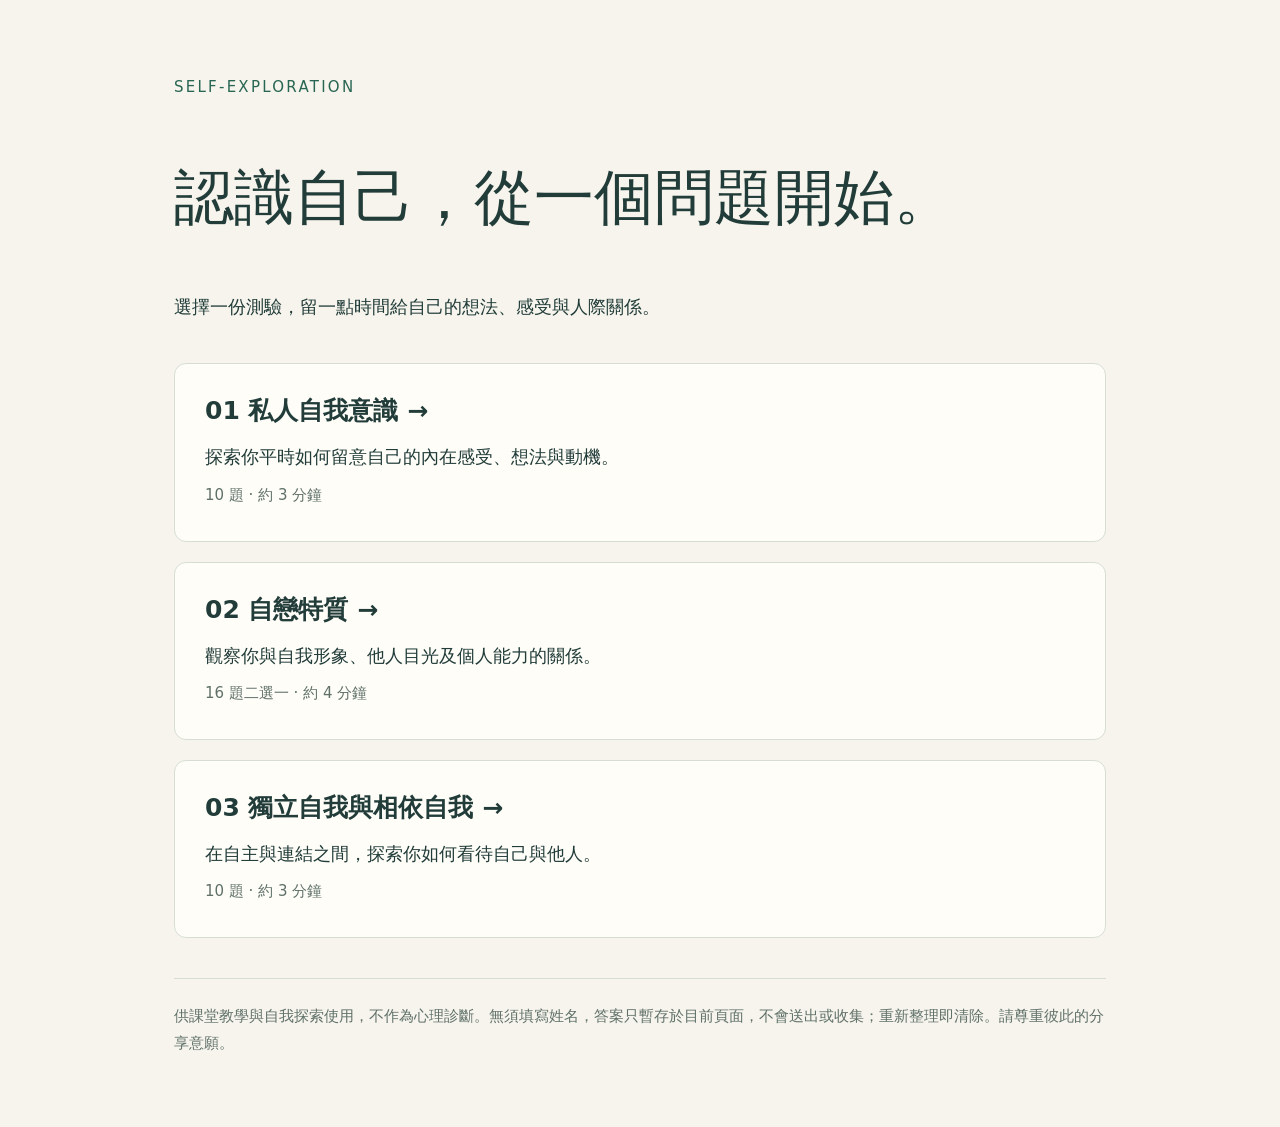
==== index.html @ a8733897 "Publish three self-exploration quizzes with shared homepage" ====
<!doctype html><html lang="zh-Hant"><meta charset="utf-8"><meta name="viewport" content="width=device-width,initial-scale=1"><title>自我探索練習室</title><style>*{box-sizing:border-box}body{margin:0;background:#f6f4ec;color:#213c39;font:18px/1.8 system-ui,sans-serif}main{max-width:980px;margin:auto;padding:70px 24px}small{letter-spacing:.15em;color:#286653}h1{font-size:clamp(36px,6vw,60px);font-weight:500}section{display:grid;gap:20px;margin:40px 0}a{display:block;padding:24px 30px;background:#fffdf8;border:1px solid #d6ded4;border-radius:12px;color:inherit;text-decoration:none}a:hover,a:focus-visible{border-color:#286653;background:#e6efe4}h2{font-size:25px;margin:0}p{margin:8px 0}.meta,footer{font-size:15px;color:#60716a}footer{border-top:1px solid #d6ded4;padding-top:24px}</style><main><small>SELF-EXPLORATION</small><h1>認識自己，從一個問題開始。</h1><p>選擇一份測驗，留一點時間給自己的想法、感受與人際關係。</p><section><a href="./inner-awareness/"><h2>01 私人自我意識 →</h2><p>探索你平時如何留意自己的內在感受、想法與動機。</p><p class="meta">10 題 · 約 3 分鐘</p></a><a href="./narcissism-reflection/"><h2>02 自戀特質 →</h2><p>觀察你與自我形象、他人目光及個人能力的關係。</p><p class="meta">16 題二選一 · 約 4 分鐘</p></a><a href="./self-construal/"><h2>03 獨立自我與相依自我 →</h2><p>在自主與連結之間，探索你如何看待自己與他人。</p><p class="meta">10 題 · 約 3 分鐘</p></a></section><footer>供課堂教學與自我探索使用，不作為心理診斷。無須填寫姓名，答案只暫存於目前頁面，不會送出或收集；重新整理即清除。請尊重彼此的分享意願。</footer></main></html>
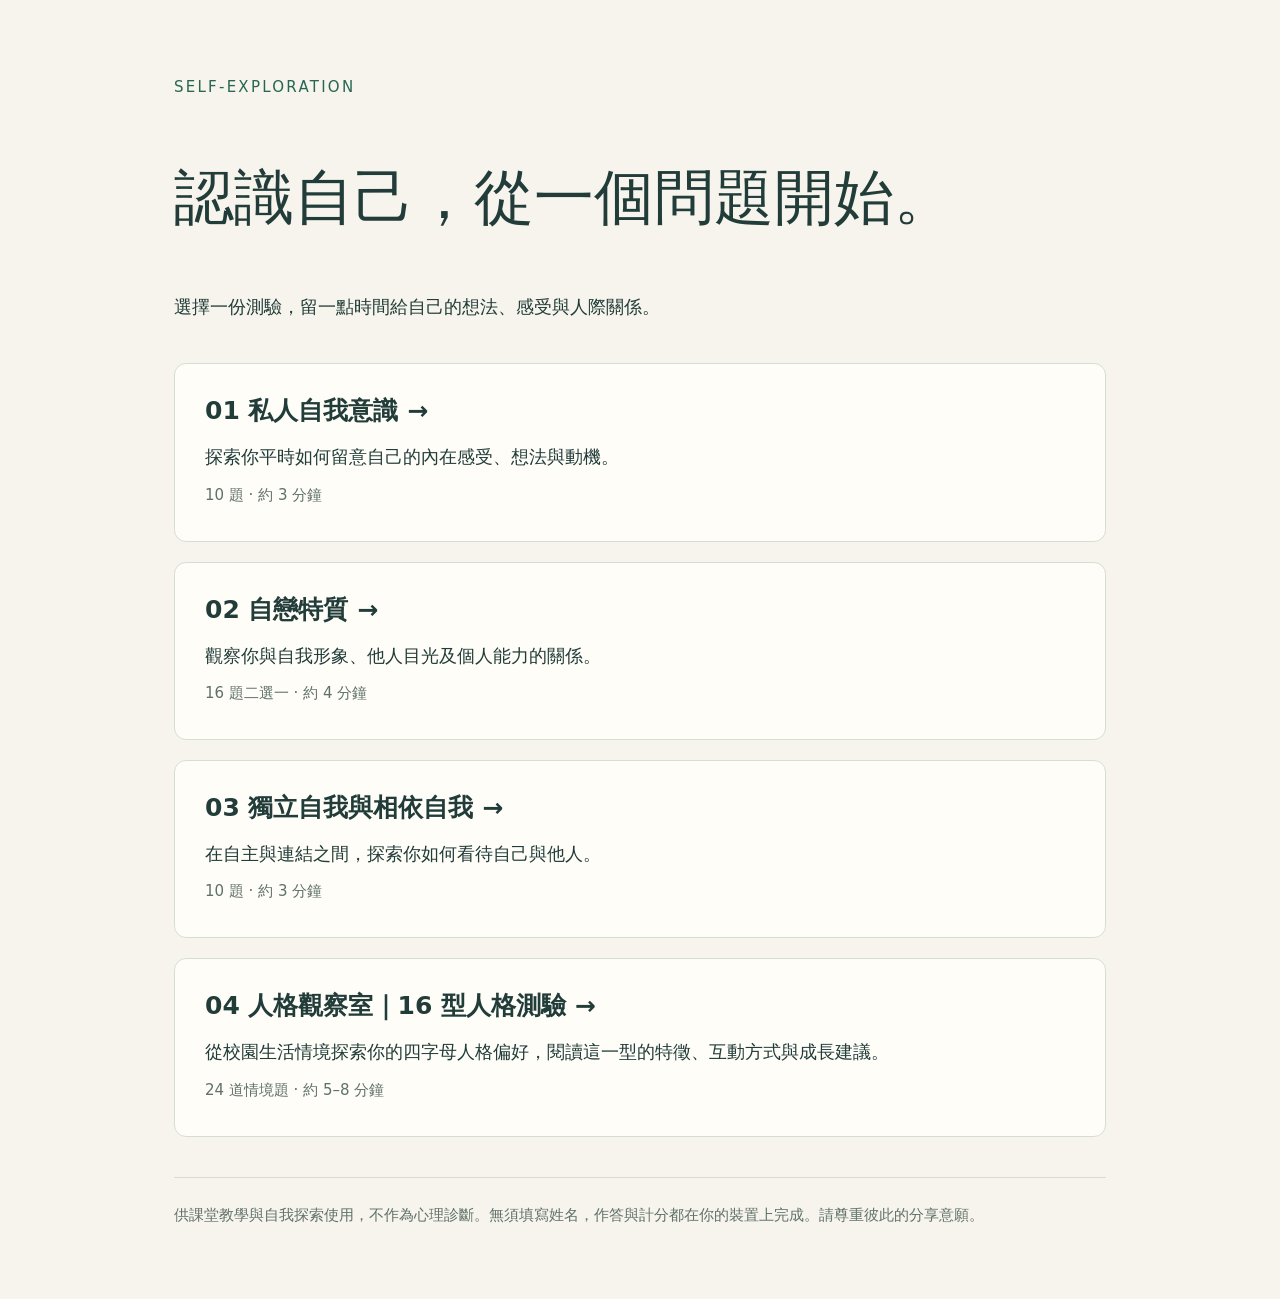
==== commit c6301758: "新增人格觀察室 16 型人格測驗與首頁入口" ====
--- a/index.html
+++ b/index.html
@@ -1 +1 @@
-<!doctype html><html lang="zh-Hant"><meta charset="utf-8"><meta name="viewport" content="width=device-width,initial-scale=1"><title>自我探索練習室</title><style>*{box-sizing:border-box}body{margin:0;background:#f6f4ec;color:#213c39;font:18px/1.8 system-ui,sans-serif}main{max-width:980px;margin:auto;padding:70px 24px}small{letter-spacing:.15em;color:#286653}h1{font-size:clamp(36px,6vw,60px);font-weight:500}section{display:grid;gap:20px;margin:40px 0}a{display:block;padding:24px 30px;background:#fffdf8;border:1px solid #d6ded4;border-radius:12px;color:inherit;text-decoration:none}a:hover,a:focus-visible{border-color:#286653;background:#e6efe4}h2{font-size:25px;margin:0}p{margin:8px 0}.meta,footer{font-size:15px;color:#60716a}footer{border-top:1px solid #d6ded4;padding-top:24px}</style><main><small>SELF-EXPLORATION</small><h1>認識自己，從一個問題開始。</h1><p>選擇一份測驗，留一點時間給自己的想法、感受與人際關係。</p><section><a href="./inner-awareness/"><h2>01 私人自我意識 →</h2><p>探索你平時如何留意自己的內在感受、想法與動機。</p><p class="meta">10 題 · 約 3 分鐘</p></a><a href="./narcissism-reflection/"><h2>02 自戀特質 →</h2><p>觀察你與自我形象、他人目光及個人能力的關係。</p><p class="meta">16 題二選一 · 約 4 分鐘</p></a><a href="./self-construal/"><h2>03 獨立自我與相依自我 →</h2><p>在自主與連結之間，探索你如何看待自己與他人。</p><p class="meta">10 題 · 約 3 分鐘</p></a></section><footer>供課堂教學與自我探索使用，不作為心理診斷。無須填寫姓名，答案只暫存於目前頁面，不會送出或收集；重新整理即清除。請尊重彼此的分享意願。</footer></main></html>+<!doctype html><html lang="zh-Hant"><meta charset="utf-8"><meta name="viewport" content="width=device-width,initial-scale=1"><title>自我探索練習室</title><style>*{box-sizing:border-box}body{margin:0;background:#f6f4ec;color:#213c39;font:18px/1.8 system-ui,sans-serif}main{max-width:980px;margin:auto;padding:70px 24px}small{letter-spacing:.15em;color:#286653}h1{font-size:clamp(36px,6vw,60px);font-weight:500}section{display:grid;gap:20px;margin:40px 0}a{display:block;padding:24px 30px;background:#fffdf8;border:1px solid #d6ded4;border-radius:12px;color:inherit;text-decoration:none}a:hover,a:focus-visible{border-color:#286653;background:#e6efe4}h2{font-size:25px;margin:0}p{margin:8px 0}.meta,footer{font-size:15px;color:#60716a}footer{border-top:1px solid #d6ded4;padding-top:24px}</style><main><small>SELF-EXPLORATION</small><h1>認識自己，從一個問題開始。</h1><p>選擇一份測驗，留一點時間給自己的想法、感受與人際關係。</p><section><a href="./inner-awareness/"><h2>01 私人自我意識 →</h2><p>探索你平時如何留意自己的內在感受、想法與動機。</p><p class="meta">10 題 · 約 3 分鐘</p></a><a href="./narcissism-reflection/"><h2>02 自戀特質 →</h2><p>觀察你與自我形象、他人目光及個人能力的關係。</p><p class="meta">16 題二選一 · 約 4 分鐘</p></a><a href="./self-construal/"><h2>03 獨立自我與相依自我 →</h2><p>在自主與連結之間，探索你如何看待自己與他人。</p><p class="meta">10 題 · 約 3 分鐘</p></a><a href="./mbti/"><h2>04 人格觀察室｜16 型人格測驗 →</h2><p>從校園生活情境探索你的四字母人格偏好，閱讀這一型的特徵、互動方式與成長建議。</p><p class="meta">24 道情境題 · 約 5–8 分鐘</p></a></section><footer>供課堂教學與自我探索使用，不作為心理診斷。無須填寫姓名，作答與計分都在你的裝置上完成。請尊重彼此的分享意願。</footer></main></html>
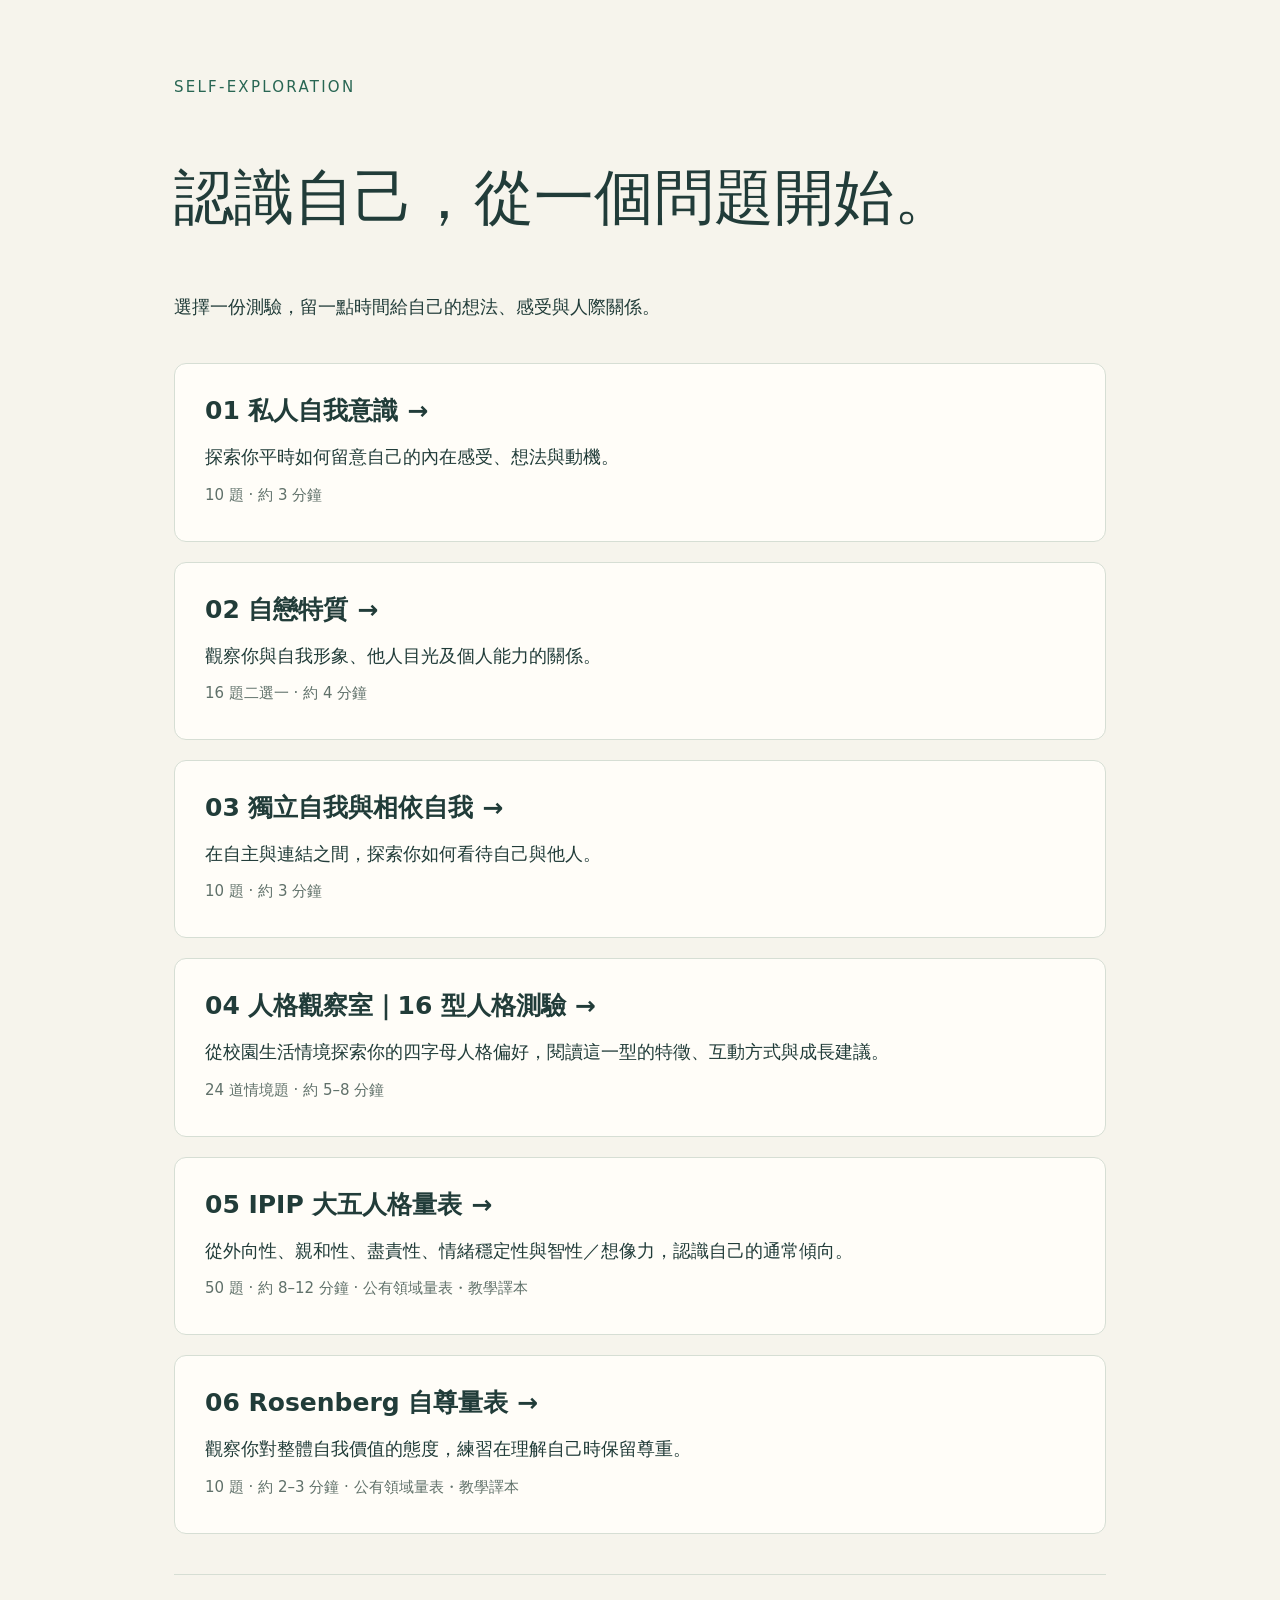
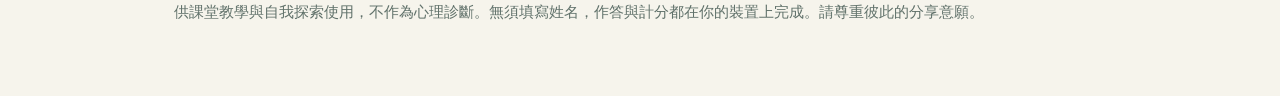
==== commit b85253f6: "Add public-domain IPIP-50 and Rosenberg quizzes to the assessment hub" ====
--- a/index.html
+++ b/index.html
@@ -1 +1 @@
-<!doctype html><html lang="zh-Hant"><meta charset="utf-8"><meta name="viewport" content="width=device-width,initial-scale=1"><title>自我探索練習室</title><style>*{box-sizing:border-box}body{margin:0;background:#f6f4ec;color:#213c39;font:18px/1.8 system-ui,sans-serif}main{max-width:980px;margin:auto;padding:70px 24px}small{letter-spacing:.15em;color:#286653}h1{font-size:clamp(36px,6vw,60px);font-weight:500}section{display:grid;gap:20px;margin:40px 0}a{display:block;padding:24px 30px;background:#fffdf8;border:1px solid #d6ded4;border-radius:12px;color:inherit;text-decoration:none}a:hover,a:focus-visible{border-color:#286653;background:#e6efe4}h2{font-size:25px;margin:0}p{margin:8px 0}.meta,footer{font-size:15px;color:#60716a}footer{border-top:1px solid #d6ded4;padding-top:24px}</style><main><small>SELF-EXPLORATION</small><h1>認識自己，從一個問題開始。</h1><p>選擇一份測驗，留一點時間給自己的想法、感受與人際關係。</p><section><a href="./inner-awareness/"><h2>01 私人自我意識 →</h2><p>探索你平時如何留意自己的內在感受、想法與動機。</p><p class="meta">10 題 · 約 3 分鐘</p></a><a href="./narcissism-reflection/"><h2>02 自戀特質 →</h2><p>觀察你與自我形象、他人目光及個人能力的關係。</p><p class="meta">16 題二選一 · 約 4 分鐘</p></a><a href="./self-construal/"><h2>03 獨立自我與相依自我 →</h2><p>在自主與連結之間，探索你如何看待自己與他人。</p><p class="meta">10 題 · 約 3 分鐘</p></a><a href="./mbti/"><h2>04 人格觀察室｜16 型人格測驗 →</h2><p>從校園生活情境探索你的四字母人格偏好，閱讀這一型的特徵、互動方式與成長建議。</p><p class="meta">24 道情境題 · 約 5–8 分鐘</p></a></section><footer>供課堂教學與自我探索使用，不作為心理診斷。無須填寫姓名，作答與計分都在你的裝置上完成。請尊重彼此的分享意願。</footer></main></html>+<!doctype html><html lang="zh-Hant"><meta charset="utf-8"><meta name="viewport" content="width=device-width,initial-scale=1"><title>自我探索練習室</title><style>*{box-sizing:border-box}body{margin:0;background:#f6f4ec;color:#213c39;font:18px/1.8 system-ui,sans-serif}main{max-width:980px;margin:auto;padding:70px 24px}small{letter-spacing:.15em;color:#286653}h1{font-size:clamp(36px,6vw,60px);font-weight:500}section{display:grid;gap:20px;margin:40px 0}a{display:block;padding:24px 30px;background:#fffdf8;border:1px solid #d6ded4;border-radius:12px;color:inherit;text-decoration:none}a:hover,a:focus-visible{border-color:#286653;background:#e6efe4}h2{font-size:25px;margin:0}p{margin:8px 0}.meta,footer{font-size:15px;color:#60716a}footer{border-top:1px solid #d6ded4;padding-top:24px}</style><main><small>SELF-EXPLORATION</small><h1>認識自己，從一個問題開始。</h1><p>選擇一份測驗，留一點時間給自己的想法、感受與人際關係。</p><section><a href="./inner-awareness/"><h2>01 私人自我意識 →</h2><p>探索你平時如何留意自己的內在感受、想法與動機。</p><p class="meta">10 題 · 約 3 分鐘</p></a><a href="./narcissism-reflection/"><h2>02 自戀特質 →</h2><p>觀察你與自我形象、他人目光及個人能力的關係。</p><p class="meta">16 題二選一 · 約 4 分鐘</p></a><a href="./self-construal/"><h2>03 獨立自我與相依自我 →</h2><p>在自主與連結之間，探索你如何看待自己與他人。</p><p class="meta">10 題 · 約 3 分鐘</p></a><a href="./mbti/"><h2>04 人格觀察室｜16 型人格測驗 →</h2><p>從校園生活情境探索你的四字母人格偏好，閱讀這一型的特徵、互動方式與成長建議。</p><p class="meta">24 道情境題 · 約 5–8 分鐘</p></a><a href="./ipip-big-five/"><h2>05 IPIP 大五人格量表 →</h2><p>從外向性、親和性、盡責性、情緒穩定性與智性／想像力，認識自己的通常傾向。</p><p class="meta">50 題 · 約 8–12 分鐘 · 公有領域量表・教學譯本</p></a><a href="./rosenberg/"><h2>06 Rosenberg 自尊量表 →</h2><p>觀察你對整體自我價值的態度，練習在理解自己時保留尊重。</p><p class="meta">10 題 · 約 2–3 分鐘 · 公有領域量表・教學譯本</p></a></section><footer>供課堂教學與自我探索使用，不作為心理診斷。無須填寫姓名，作答與計分都在你的裝置上完成。請尊重彼此的分享意願。</footer></main></html>
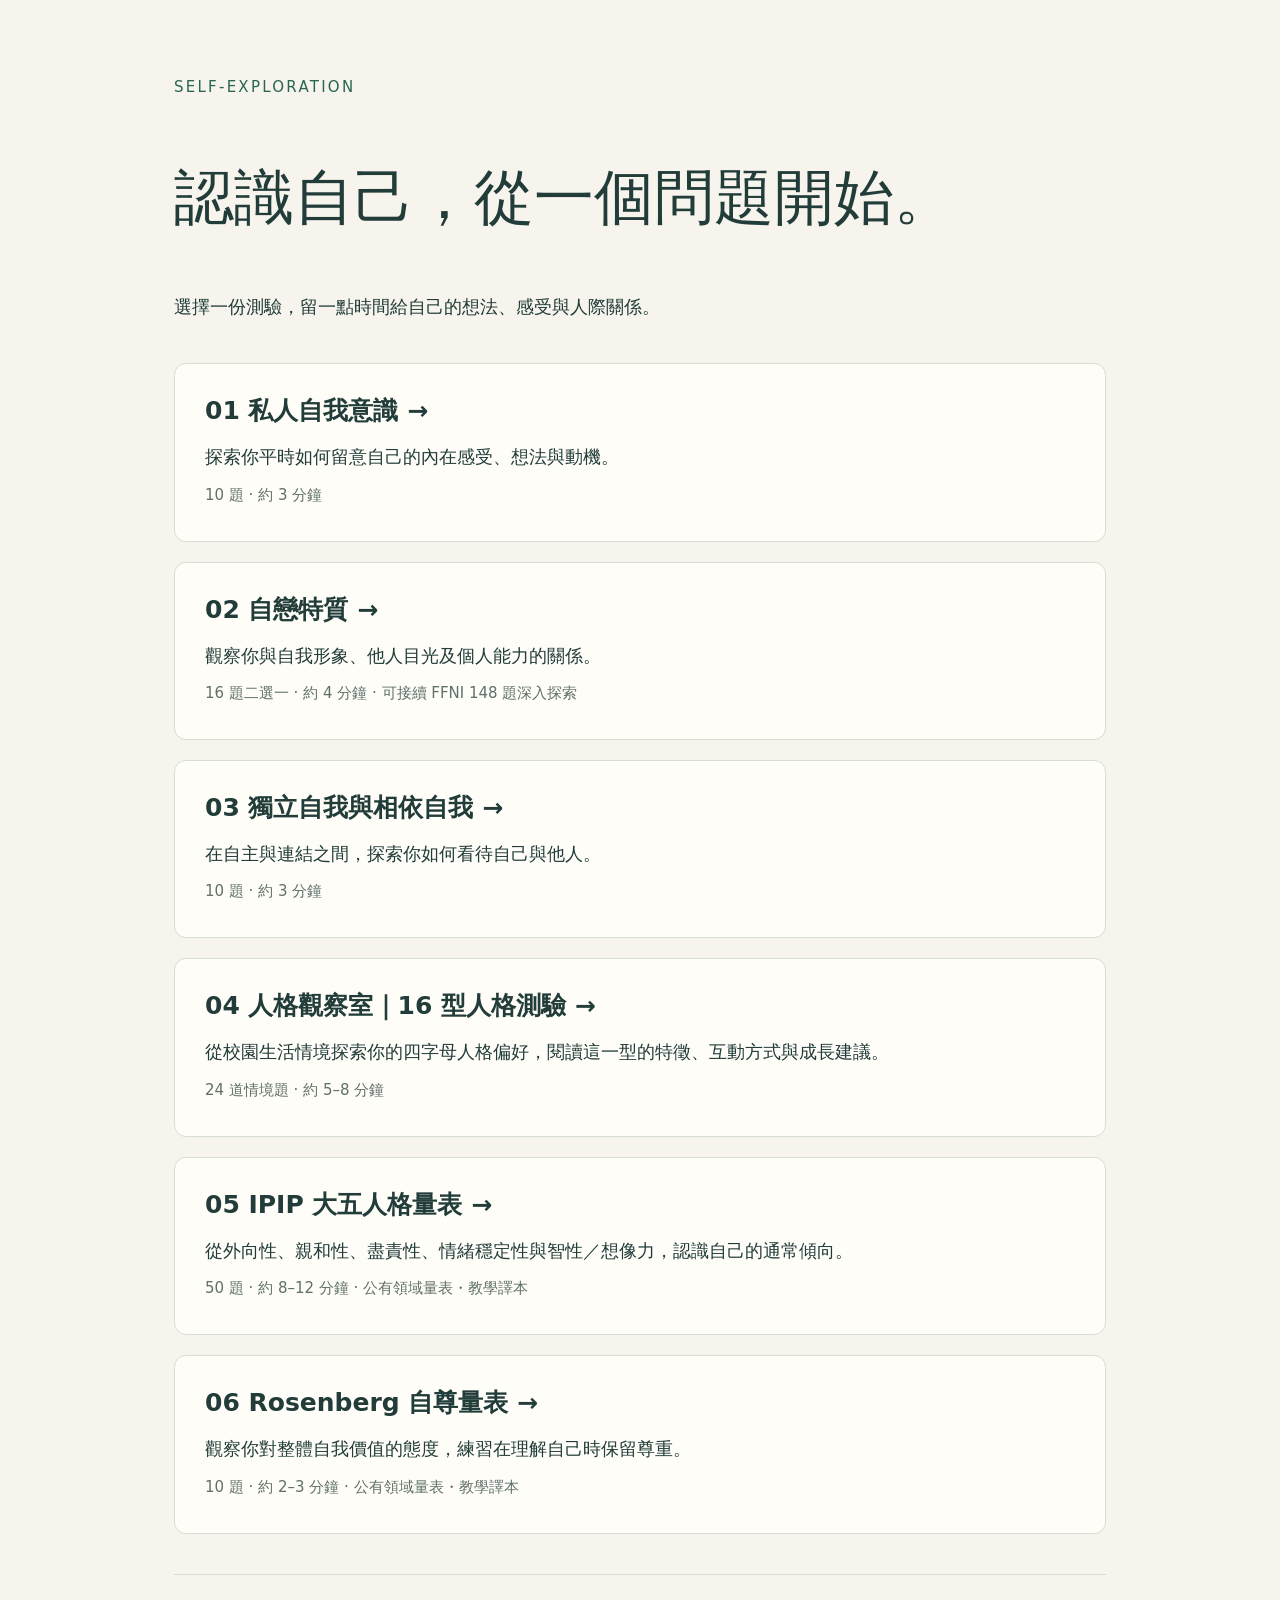
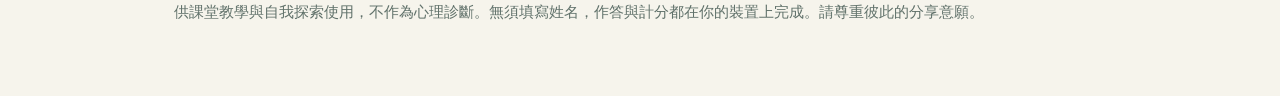
==== commit 56f85694: "Add full FFNI review flow with optional background and detailed results" ====
--- a/index.html
+++ b/index.html
@@ -1 +1 @@
-<!doctype html><html lang="zh-Hant"><meta charset="utf-8"><meta name="viewport" content="width=device-width,initial-scale=1"><title>自我探索練習室</title><style>*{box-sizing:border-box}body{margin:0;background:#f6f4ec;color:#213c39;font:18px/1.8 system-ui,sans-serif}main{max-width:980px;margin:auto;padding:70px 24px}small{letter-spacing:.15em;color:#286653}h1{font-size:clamp(36px,6vw,60px);font-weight:500}section{display:grid;gap:20px;margin:40px 0}a{display:block;padding:24px 30px;background:#fffdf8;border:1px solid #d6ded4;border-radius:12px;color:inherit;text-decoration:none}a:hover,a:focus-visible{border-color:#286653;background:#e6efe4}h2{font-size:25px;margin:0}p{margin:8px 0}.meta,footer{font-size:15px;color:#60716a}footer{border-top:1px solid #d6ded4;padding-top:24px}</style><main><small>SELF-EXPLORATION</small><h1>認識自己，從一個問題開始。</h1><p>選擇一份測驗，留一點時間給自己的想法、感受與人際關係。</p><section><a href="./inner-awareness/"><h2>01 私人自我意識 →</h2><p>探索你平時如何留意自己的內在感受、想法與動機。</p><p class="meta">10 題 · 約 3 分鐘</p></a><a href="./narcissism-reflection/"><h2>02 自戀特質 →</h2><p>觀察你與自我形象、他人目光及個人能力的關係。</p><p class="meta">16 題二選一 · 約 4 分鐘</p></a><a href="./self-construal/"><h2>03 獨立自我與相依自我 →</h2><p>在自主與連結之間，探索你如何看待自己與他人。</p><p class="meta">10 題 · 約 3 分鐘</p></a><a href="./mbti/"><h2>04 人格觀察室｜16 型人格測驗 →</h2><p>從校園生活情境探索你的四字母人格偏好，閱讀這一型的特徵、互動方式與成長建議。</p><p class="meta">24 道情境題 · 約 5–8 分鐘</p></a><a href="./ipip-big-five/"><h2>05 IPIP 大五人格量表 →</h2><p>從外向性、親和性、盡責性、情緒穩定性與智性／想像力，認識自己的通常傾向。</p><p class="meta">50 題 · 約 8–12 分鐘 · 公有領域量表・教學譯本</p></a><a href="./rosenberg/"><h2>06 Rosenberg 自尊量表 →</h2><p>觀察你對整體自我價值的態度，練習在理解自己時保留尊重。</p><p class="meta">10 題 · 約 2–3 分鐘 · 公有領域量表・教學譯本</p></a></section><footer>供課堂教學與自我探索使用，不作為心理診斷。無須填寫姓名，作答與計分都在你的裝置上完成。請尊重彼此的分享意願。</footer></main></html>+<!doctype html><html lang="zh-Hant"><meta charset="utf-8"><meta name="viewport" content="width=device-width,initial-scale=1"><title>自我探索練習室</title><style>*{box-sizing:border-box}body{margin:0;background:#f6f4ec;color:#213c39;font:18px/1.8 system-ui,sans-serif}main{max-width:980px;margin:auto;padding:70px 24px}small{letter-spacing:.15em;color:#286653}h1{font-size:clamp(36px,6vw,60px);font-weight:500}section{display:grid;gap:20px;margin:40px 0}a{display:block;padding:24px 30px;background:#fffdf8;border:1px solid #d6ded4;border-radius:12px;color:inherit;text-decoration:none}a:hover,a:focus-visible{border-color:#286653;background:#e6efe4}h2{font-size:25px;margin:0}p{margin:8px 0}.meta,footer{font-size:15px;color:#60716a}footer{border-top:1px solid #d6ded4;padding-top:24px}</style><main><small>SELF-EXPLORATION</small><h1>認識自己，從一個問題開始。</h1><p>選擇一份測驗，留一點時間給自己的想法、感受與人際關係。</p><section><a href="./inner-awareness/"><h2>01 私人自我意識 →</h2><p>探索你平時如何留意自己的內在感受、想法與動機。</p><p class="meta">10 題 · 約 3 分鐘</p></a><a href="./narcissism-reflection/"><h2>02 自戀特質 →</h2><p>觀察你與自我形象、他人目光及個人能力的關係。</p><p class="meta">16 題二選一 · 約 4 分鐘 · 可接續 FFNI 148 題深入探索</p></a><a href="./self-construal/"><h2>03 獨立自我與相依自我 →</h2><p>在自主與連結之間，探索你如何看待自己與他人。</p><p class="meta">10 題 · 約 3 分鐘</p></a><a href="./mbti/"><h2>04 人格觀察室｜16 型人格測驗 →</h2><p>從校園生活情境探索你的四字母人格偏好，閱讀這一型的特徵、互動方式與成長建議。</p><p class="meta">24 道情境題 · 約 5–8 分鐘</p></a><a href="./ipip-big-five/"><h2>05 IPIP 大五人格量表 →</h2><p>從外向性、親和性、盡責性、情緒穩定性與智性／想像力，認識自己的通常傾向。</p><p class="meta">50 題 · 約 8–12 分鐘 · 公有領域量表・教學譯本</p></a><a href="./rosenberg/"><h2>06 Rosenberg 自尊量表 →</h2><p>觀察你對整體自我價值的態度，練習在理解自己時保留尊重。</p><p class="meta">10 題 · 約 2–3 分鐘 · 公有領域量表・教學譯本</p></a></section><footer>供課堂教學與自我探索使用，不作為心理診斷。無須填寫姓名，作答與計分都在你的裝置上完成。請尊重彼此的分享意願。</footer></main></html>
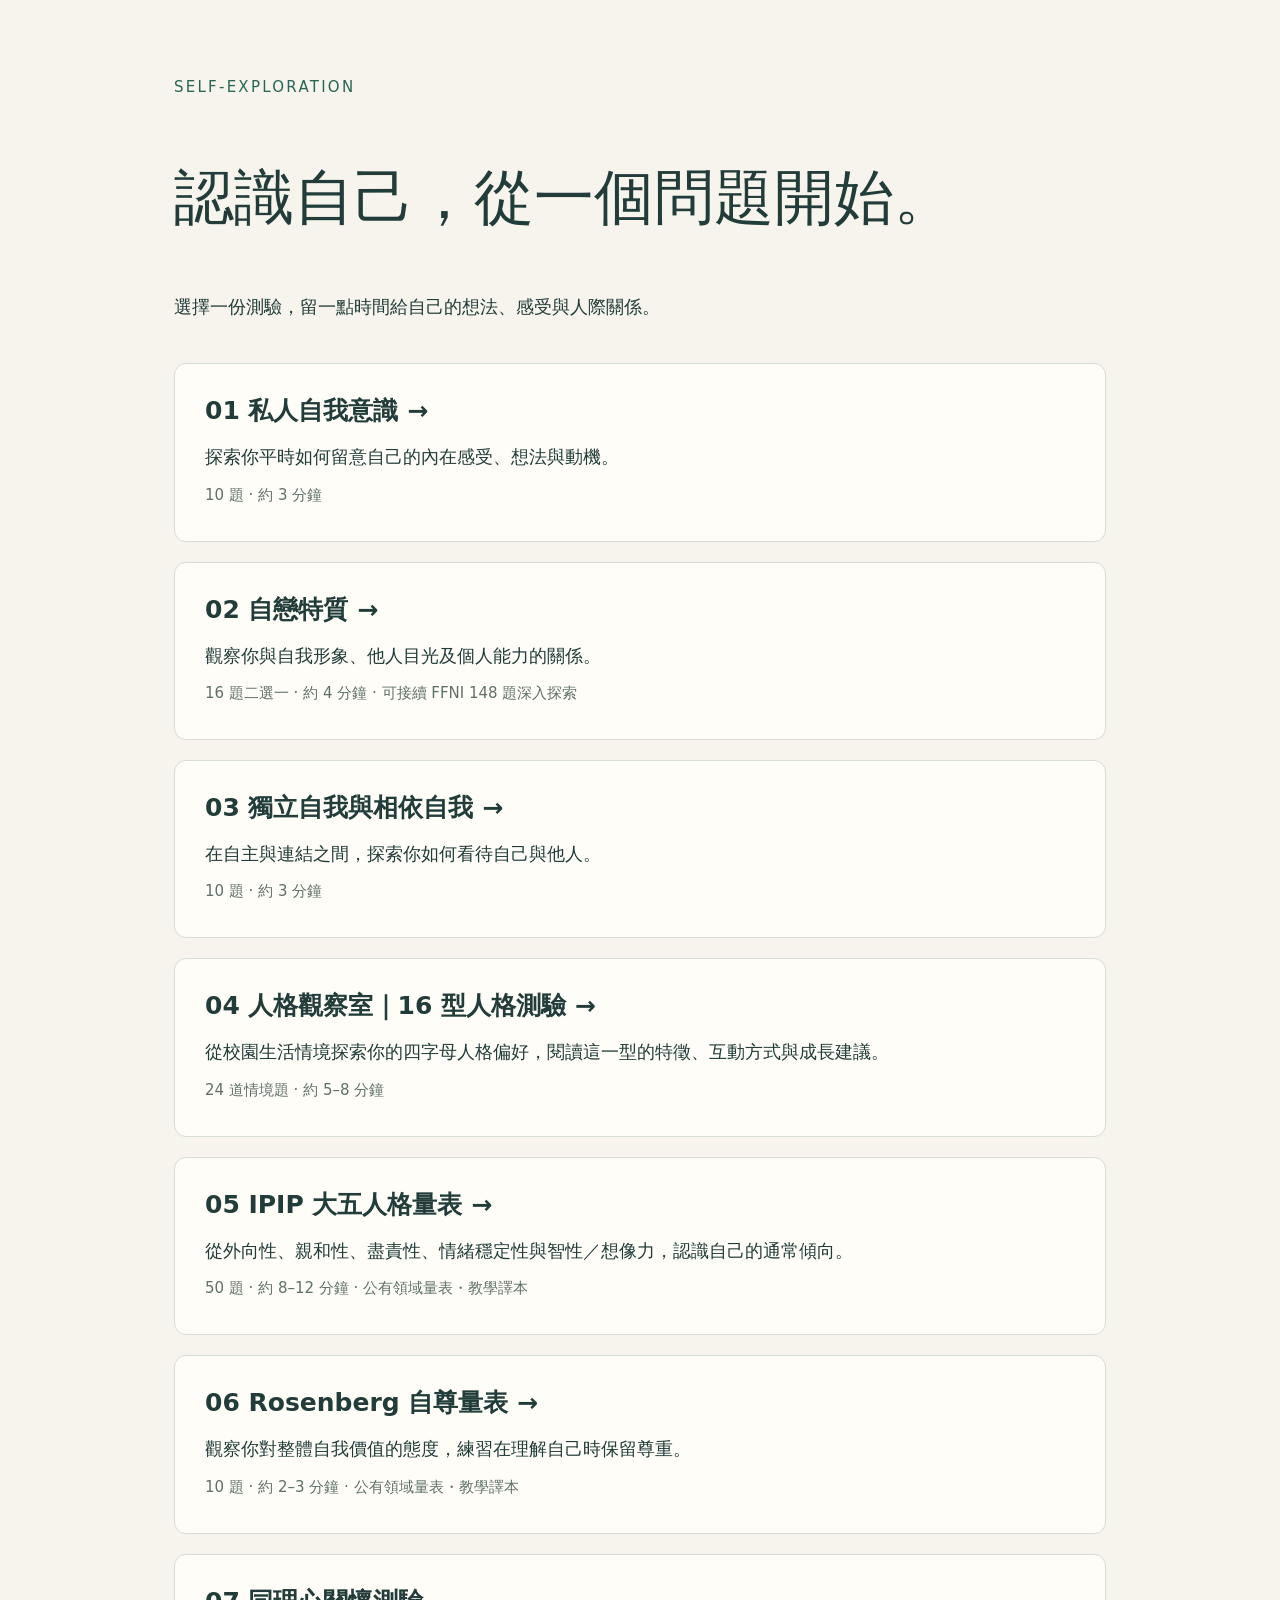
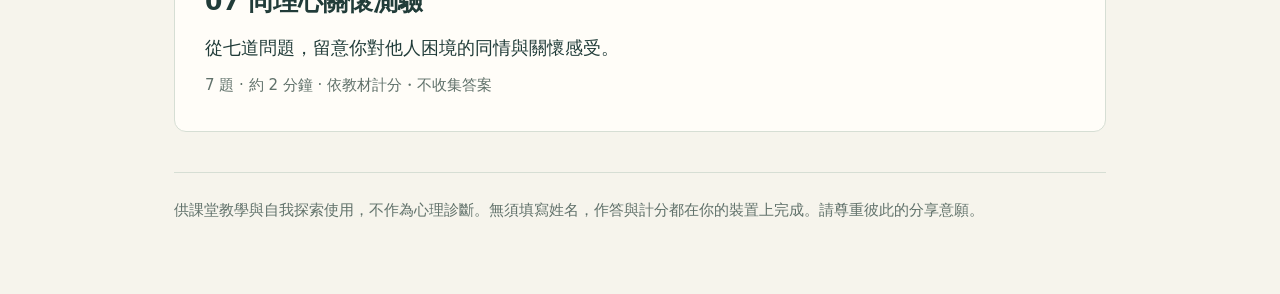
==== commit e6447e59: "Add seven-item empathic concern test with textbook scoring" ====
--- a/index.html
+++ b/index.html
@@ -1 +1 @@
-<!doctype html><html lang="zh-Hant"><meta charset="utf-8"><meta name="viewport" content="width=device-width,initial-scale=1"><title>自我探索練習室</title><style>*{box-sizing:border-box}body{margin:0;background:#f6f4ec;color:#213c39;font:18px/1.8 system-ui,sans-serif}main{max-width:980px;margin:auto;padding:70px 24px}small{letter-spacing:.15em;color:#286653}h1{font-size:clamp(36px,6vw,60px);font-weight:500}section{display:grid;gap:20px;margin:40px 0}a{display:block;padding:24px 30px;background:#fffdf8;border:1px solid #d6ded4;border-radius:12px;color:inherit;text-decoration:none}a:hover,a:focus-visible{border-color:#286653;background:#e6efe4}h2{font-size:25px;margin:0}p{margin:8px 0}.meta,footer{font-size:15px;color:#60716a}footer{border-top:1px solid #d6ded4;padding-top:24px}</style><main><small>SELF-EXPLORATION</small><h1>認識自己，從一個問題開始。</h1><p>選擇一份測驗，留一點時間給自己的想法、感受與人際關係。</p><section><a href="./inner-awareness/"><h2>01 私人自我意識 →</h2><p>探索你平時如何留意自己的內在感受、想法與動機。</p><p class="meta">10 題 · 約 3 分鐘</p></a><a href="./narcissism-reflection/"><h2>02 自戀特質 →</h2><p>觀察你與自我形象、他人目光及個人能力的關係。</p><p class="meta">16 題二選一 · 約 4 分鐘 · 可接續 FFNI 148 題深入探索</p></a><a href="./self-construal/"><h2>03 獨立自我與相依自我 →</h2><p>在自主與連結之間，探索你如何看待自己與他人。</p><p class="meta">10 題 · 約 3 分鐘</p></a><a href="./mbti/"><h2>04 人格觀察室｜16 型人格測驗 →</h2><p>從校園生活情境探索你的四字母人格偏好，閱讀這一型的特徵、互動方式與成長建議。</p><p class="meta">24 道情境題 · 約 5–8 分鐘</p></a><a href="./ipip-big-five/"><h2>05 IPIP 大五人格量表 →</h2><p>從外向性、親和性、盡責性、情緒穩定性與智性／想像力，認識自己的通常傾向。</p><p class="meta">50 題 · 約 8–12 分鐘 · 公有領域量表・教學譯本</p></a><a href="./rosenberg/"><h2>06 Rosenberg 自尊量表 →</h2><p>觀察你對整體自我價值的態度，練習在理解自己時保留尊重。</p><p class="meta">10 題 · 約 2–3 分鐘 · 公有領域量表・教學譯本</p></a></section><footer>供課堂教學與自我探索使用，不作為心理診斷。無須填寫姓名，作答與計分都在你的裝置上完成。請尊重彼此的分享意願。</footer></main></html>+<!doctype html><html lang="zh-Hant"><meta charset="utf-8"><meta name="viewport" content="width=device-width,initial-scale=1"><title>自我探索練習室</title><style>*{box-sizing:border-box}body{margin:0;background:#f6f4ec;color:#213c39;font:18px/1.8 system-ui,sans-serif}main{max-width:980px;margin:auto;padding:70px 24px}small{letter-spacing:.15em;color:#286653}h1{font-size:clamp(36px,6vw,60px);font-weight:500}section{display:grid;gap:20px;margin:40px 0}a{display:block;padding:24px 30px;background:#fffdf8;border:1px solid #d6ded4;border-radius:12px;color:inherit;text-decoration:none}a:hover,a:focus-visible{border-color:#286653;background:#e6efe4}h2{font-size:25px;margin:0}p{margin:8px 0}.meta,footer{font-size:15px;color:#60716a}footer{border-top:1px solid #d6ded4;padding-top:24px}</style><main><small>SELF-EXPLORATION</small><h1>認識自己，從一個問題開始。</h1><p>選擇一份測驗，留一點時間給自己的想法、感受與人際關係。</p><section><a href="./inner-awareness/"><h2>01 私人自我意識 →</h2><p>探索你平時如何留意自己的內在感受、想法與動機。</p><p class="meta">10 題 · 約 3 分鐘</p></a><a href="./narcissism-reflection/"><h2>02 自戀特質 →</h2><p>觀察你與自我形象、他人目光及個人能力的關係。</p><p class="meta">16 題二選一 · 約 4 分鐘 · 可接續 FFNI 148 題深入探索</p></a><a href="./self-construal/"><h2>03 獨立自我與相依自我 →</h2><p>在自主與連結之間，探索你如何看待自己與他人。</p><p class="meta">10 題 · 約 3 分鐘</p></a><a href="./mbti/"><h2>04 人格觀察室｜16 型人格測驗 →</h2><p>從校園生活情境探索你的四字母人格偏好，閱讀這一型的特徵、互動方式與成長建議。</p><p class="meta">24 道情境題 · 約 5–8 分鐘</p></a><a href="./ipip-big-five/"><h2>05 IPIP 大五人格量表 →</h2><p>從外向性、親和性、盡責性、情緒穩定性與智性／想像力，認識自己的通常傾向。</p><p class="meta">50 題 · 約 8–12 分鐘 · 公有領域量表・教學譯本</p></a><a href="./rosenberg/"><h2>06 Rosenberg 自尊量表 →</h2><p>觀察你對整體自我價值的態度，練習在理解自己時保留尊重。</p><p class="meta">10 題 · 約 2–3 分鐘 · 公有領域量表・教學譯本</p></a><a href="./empathic-concern/"><h2>07 同理心關懷測驗</h2><p>從七道問題，留意你對他人困境的同情與關懷感受。</p><p class="meta">7 題 · 約 2 分鐘 · 依教材計分・不收集答案</p></a></section><footer>供課堂教學與自我探索使用，不作為心理診斷。無須填寫姓名，作答與計分都在你的裝置上完成。請尊重彼此的分享意願。</footer></main></html>
